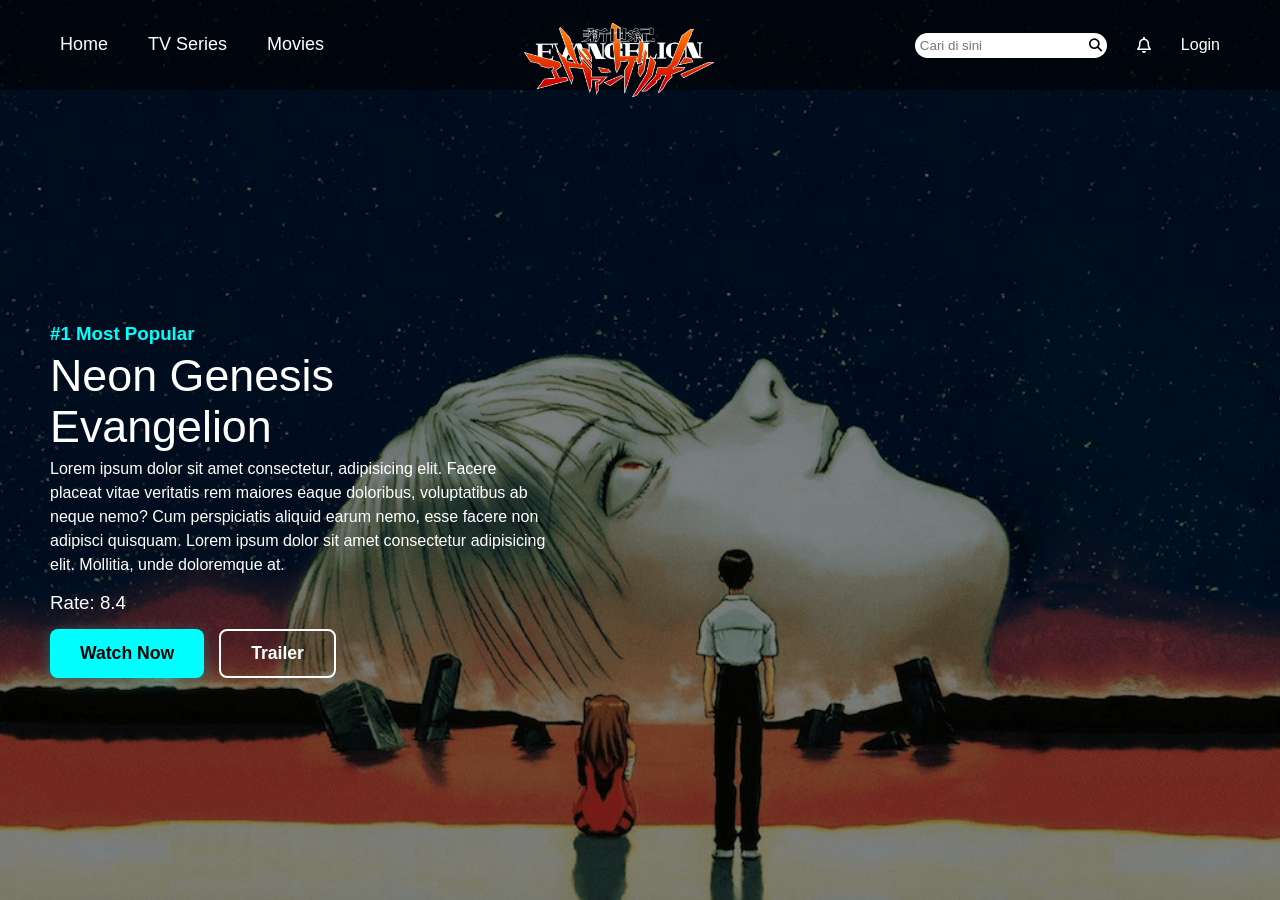
==== index.html @ fa0f6c86 "Initial commit" ====
<!DOCTYPE html>
<html lang="en">
<head>
    <meta charset="UTF-8">
    <meta name="viewport" content="width=device-width, initial-scale=1.0">
    <title>Evangelion</title>
    <link rel="stylesheet" href="style.css">
    <link rel="stylesheet" href="https://cdnjs.cloudflare.com/ajax/libs/font-awesome/6.4.0/css/all.min.css">
</head>
<body>
    <header class="container-navbar">
        <div class="left-navbar">
            <a href="#" class="a-navbar">Home</a></li>
            <a href="episode.html" class="a-navbar">TV Series</a></li>
            <a href="movie.html" class="a-navbar">Movies</a></li>
        </div>
        <img src="evangelion-logo.png" class="img-navbar">
        <div class="right-navbar">
            <form class="form-navbar">
                <input type="search" placeholder="Cari di sini" class="input-navbar">
                <button type="submit" class="button-navbar"><i class="fa-solid fa-magnifying-glass"></i></button>
            </form>
            <i class="fa-regular fa-bell"></i>
            <a href="#" class="login-navbar">Login</a>
        </div>
    </header>
    <main class="container-content">
        <img src="the-end-of-evangelion.jpg" class="img-content">
        <div class="teks-content">
            <h3 class="h3-content">#1 Most Popular</h3>
            <h1 class="h1-content">Neon Genesis Evangelion</h1>
            <p class="p-content">Lorem ipsum dolor sit amet consectetur, adipisicing elit. Facere placeat vitae veritatis rem maiores eaque doloribus, voluptatibus ab neque nemo? Cum perspiciatis aliquid earum nemo, esse facere non adipisci quisquam.
                Lorem ipsum dolor sit amet consectetur adipisicing elit. Mollitia, unde doloremque at.
            </p>
            <h3 class="rate-content">Rate: 8.4</h3>
            <div class="container-btn">
            <button class="btn button1">Watch Now</button>
            <a href="https://youtu.be/13nSISwxrY4?si=k50iz0250vUXE9Rt">
            <button class="btn button2">Trailer</button>
            </a>
            </div>
        </div>
    </main>
</body>
</html>
---- style.css ----
*,
html {
    padding: 0;
    margin: 0;
    box-sizing: border-box;
}

body {
    font-family: 'Segoe UI', Tahoma, Geneva, Verdana, sans-serif;
    font-weight: 300;
    overflow-x: hidden;
}

.container-navbar {
    display: flex;
    justify-content: space-between;
    align-items: center;
    background-color: rgba(0, 0, 0, 0.566);
    height: 10vh;
    padding: 0 60px;
    position: fixed;
    width: 100%;
    z-index: 1;
}

.left-navbar {
    display: flex;
    align-items: center;
    gap: 40px;
    font-size: 18px;
}

.a-navbar {
    text-decoration: none;
    color: white;
    position: relative;
    padding-bottom: 2px;
}

.a-navbar::after {
    content: '';
    position: absolute;
    left: 50%;
    bottom: 0;
    width: 0;
    height: 1.8px;
    background-color: red;
    transition: 0.3s;
}

.a-navbar:hover::after {
    width: 100%;
    left: 0;
}

.img-navbar {
    width: 210px;
    margin-top: 30px;
    justify-content: center;
}

.right-navbar {
    display: flex;
    justify-content: center;
    align-items: center;
    gap: 30px;
}

.form-navbar {
    background-color: white;
    padding: 5px;
    display: flex;
    border-radius: 15px;
}

.input-navbar {
    border: none;
    background: transparent;
    outline: none;
}

.button-navbar {
    border: none;
    background: transparent;
    cursor: pointer;
}
.fa-bell {
    color: white;
    cursor: pointer;
}

.login-navbar {
    color: white;
    text-decoration: none;
}

.container-content {
    position: relative;
    align-items: center;
    display: flex;
    height: 100vh;
    padding: 0 50px;
}

.img-content {
    width: 100%;
    height: 100%;
    object-fit: cover;
    z-index: -1;
    top: 0;
    left: 0;
    position: absolute;
    filter: brightness(0.5);
}

.teks-content {
    width: 500px;
    color: white;
    position: absolute;
    margin-top: 100px;
}

.h3-content {
    color: aqua;
    margin-bottom: 5px;
}

.rate-content {
    margin: 15px 0;
    font-weight: 500;
}

.p-content {
    line-height: 1.5;
    margin-top: 5px;
}

.h1-content {
    font-family: 'Franklin Gothic Medium', 'Arial Narrow', Arial, sans-serif;
    font-weight: bolder;
    font-size: 2.8rem;
}

.container-btn {
    display: flex;
    gap: 15px;
}

.btn {
    padding: 12px 30px;
    font-size: 1.1rem;
    font-weight: bold;
    border-radius: 8px;
    cursor: pointer;
    border: none;
    transition: all 0.3s ease;
}

.button1 {
    background-color: aqua;
    color: black;
    box-shadow: 0 4px 15px rgba(0, 255, 255, 0.3);
}

.button1:hover {
    background-color: #00cccc;
    transform: translateY(-3px);
}

.button2 {
    background-color: transparent;
    border: 2px solid white;
    color: white;
}

.button2:hover {
    background-color: white;
    color: black;
}
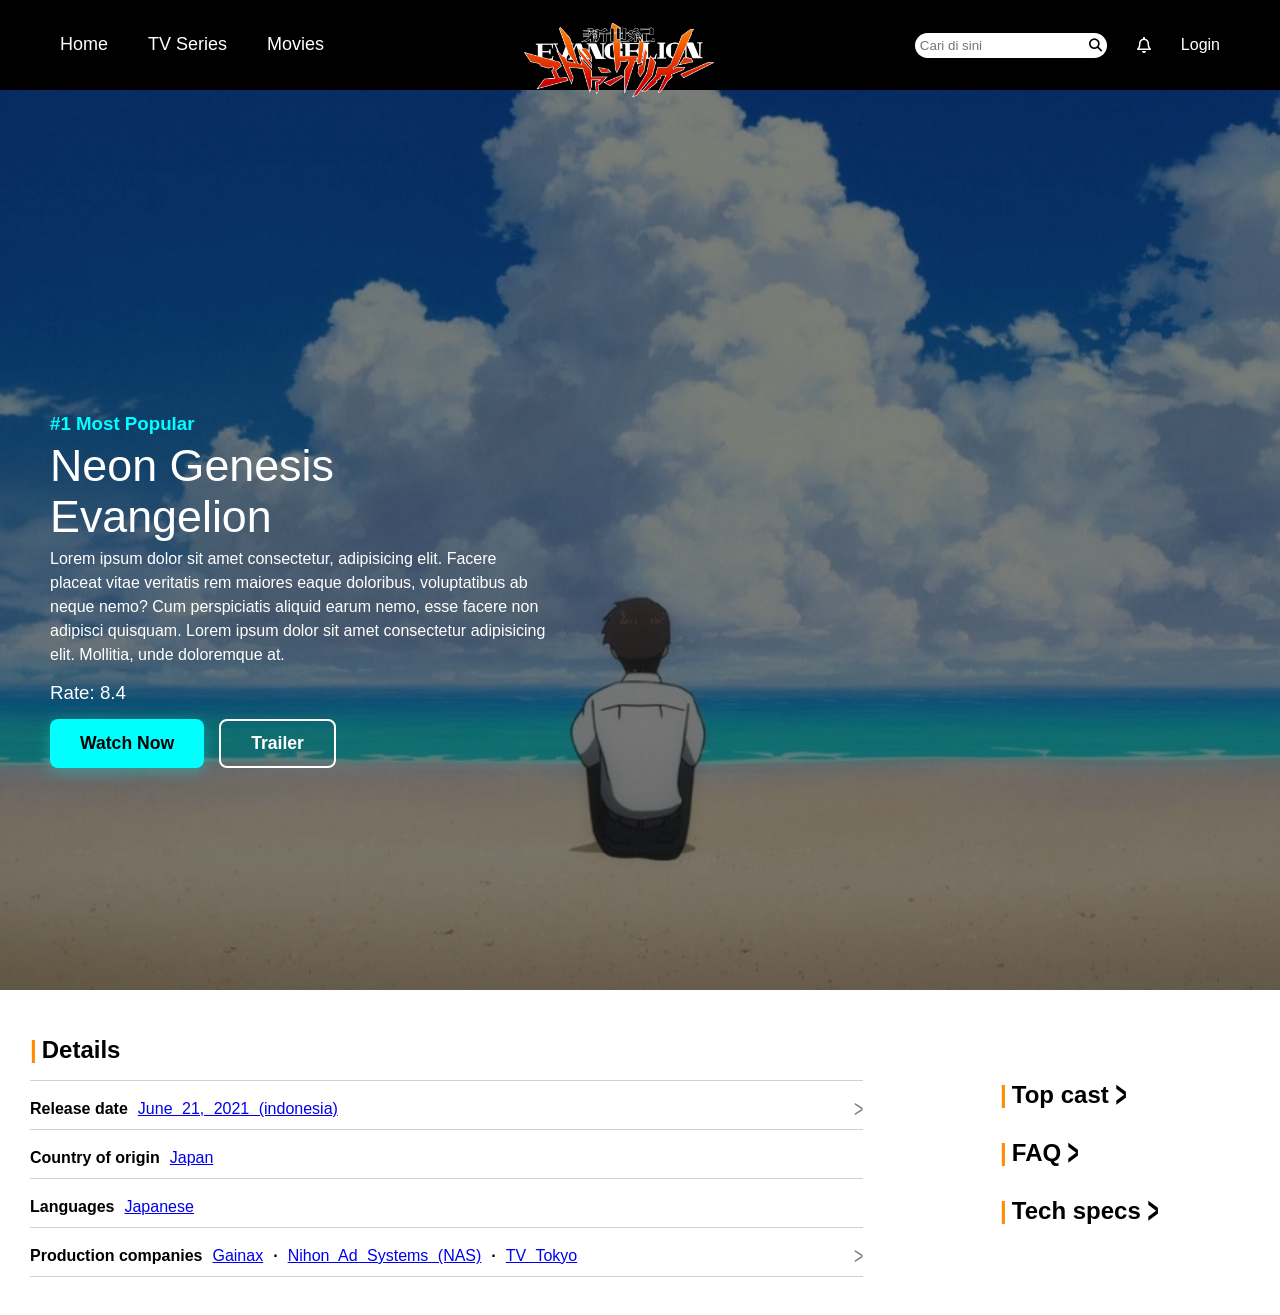
==== commit da490ac4: "update home, fix episode" ====
--- a/index.html
+++ b/index.html
@@ -4,7 +4,10 @@
     <meta charset="UTF-8">
     <meta name="viewport" content="width=device-width, initial-scale=1.0">
     <title>Evangelion</title>
-    <link rel="stylesheet" href="style.css">
+    <link rel="stylesheet" href="index.css">
+    <link rel="stylesheet" href="https://cdnjs.cloudflare.com/ajax/libs/font-awesome/6.4.0/css/all.min.css">
+    <link rel="preconnect" href="https://fonts.gstatic.com" crossorigin>
+    <link href="https://fonts.googleapis.com/css2?family=Inter:ital,opsz,wght@0,14..32,100..900;1,14..32,100..900&display=swap" rel="stylesheet">
     <link rel="stylesheet" href="https://cdnjs.cloudflare.com/ajax/libs/font-awesome/6.4.0/css/all.min.css">
 </head>
 <body>
@@ -25,7 +28,7 @@
         </div>
     </header>
     <main class="container-content">
-        <img src="the-end-of-evangelion.jpg" class="img-content">
+        <img src="beachscene.jpg" class="img-content">
         <div class="teks-content">
             <h3 class="h3-content">#1 Most Popular</h3>
             <h1 class="h1-content">Neon Genesis Evangelion</h1>
@@ -34,12 +37,32 @@
             </p>
             <h3 class="rate-content">Rate: 8.4</h3>
             <div class="container-btn">
-            <button class="btn button1">Watch Now</button>
-            <a href="https://youtu.be/13nSISwxrY4?si=k50iz0250vUXE9Rt">
-            <button class="btn button2">Trailer</button>
-            </a>
+                <button class="btn button1">Watch Now</button>
+                <a href="https://youtu.be/13nSISwxrY4?si=k50iz0250vUXE9Rt">
+                <button class="btn button2">Trailer</button>
+                </a>
             </div>
         </div>
     </main>
+
+    <footer class="footer">
+        <div class="container-detail">
+            <ul class="ul-detail">
+                <li class="li-judul"><span class="verbar-detail">&verbar;</span>Details</li>
+                <li class="li-detail">Release date <a href="#" class="a-detail">June 21, 2021 (indonesia)</a><span class="over-detail"><a href="#" class="over-detail">></a></span></li>
+                <li class="li-detail">Country of origin <a href="#" class="a-detail">Japan</a></li>
+                <li class="li-detail">Languages <a href="#" class="a-detail">Japanese</a></li>
+                <li class="li-detail">Production companies <a href="#" class="a-detail">Gainax</a> &middot; 
+                    <a href="#" class="a-detail">Nihon Ad Systems (NAS)</a> &middot; 
+                    <a href="#" class="a-detail">TV Tokyo</a><span class="over-detail"><a href="#" class="over-detail">></a></li>
+            </ul>
+        </div>
+        <div class="container-more">
+            <span class="span-more"><a href="#" class="a-more"><span class="verbar-detail">&verbar;</span>Top cast<span class="over-more">></span></a></span>
+            <span class="span-more"><a href="#" class="a-more"><span class="verbar-detail">&verbar;</span>FAQ<span class="over-more">></span></a></span>
+            <span class="span-more"><a href="#" class="a-more"><span class="verbar-detail">&verbar;</span>Tech specs<span class="over-more">></span></a></span>
+        </div>
+    </footer>
+    
 </body>
 </html>
--- a/index.css
+++ b/index.css
@@ -0,0 +1,269 @@
+*,
+html {
+    padding: 0;
+    margin: 0;
+    box-sizing: border-box;
+}
+
+body {
+    font-family: 'Segoe UI', Tahoma, Geneva, Verdana, sans-serif;
+    font-weight: 300;
+    overflow-x: hidden;
+}
+
+.container-navbar {
+    display: flex;
+    justify-content: space-between;
+    align-items: center;
+    background-color: rgb(0, 0, 0);
+    height: 10vh;
+    padding: 0 60px;
+    position: sticky;
+    width: 100%;
+    z-index: 1;
+}
+
+.left-navbar {
+    display: flex;
+    align-items: center;
+    gap: 40px;
+    font-size: 18px;
+}
+
+.a-navbar {
+    text-decoration: none;
+    color: white;
+    position: relative;
+    padding-bottom: 2px;
+}
+
+.a-navbar::after {
+    content: '';
+    position: absolute;
+    left: 50%;
+    bottom: 0;
+    width: 0;
+    height: 1.8px;
+    background-color: red;
+    transition: 0.3s;
+}
+
+.a-navbar:hover::after {
+    width: 100%;
+    left: 0;
+}
+
+.img-navbar {
+    width: 210px;
+    margin-top: 30px;
+    justify-content: center;
+}
+
+.right-navbar {
+    display: flex;
+    justify-content: center;
+    align-items: center;
+    gap: 30px;
+}
+
+.form-navbar {
+    background-color: white;
+    padding: 5px;
+    display: flex;
+    border-radius: 15px;
+}
+
+.input-navbar {
+    border: none;
+    background: transparent;
+    outline: none;
+}
+
+.button-navbar {
+    border: none;
+    background: transparent;
+    cursor: pointer;
+}
+.fa-bell {
+    color: white;
+    cursor: pointer;
+}
+
+.login-navbar {
+    color: white;
+    text-decoration: none;
+}
+
+.container-content {
+    position: relative;
+    align-items: center;
+    display: flex;
+    height: 100vh;
+    padding: 0 50px;
+}
+
+.img-content {
+    width: 100%;
+    height: 100%;
+    object-fit: cover;
+    z-index: -1;
+    top: 0;
+    left: 0;
+    position: absolute;
+    filter: brightness(0.5);
+}
+
+.teks-content {
+    width: 500px;
+    color: white;
+    position: absolute;
+    margin-top: 100px;
+}
+
+.h3-content {
+    color: aqua;
+    margin-bottom: 5px;
+}
+
+.rate-content {
+    margin: 15px 0;
+    font-weight: 500;
+}
+
+.p-content {
+    line-height: 1.5;
+    margin-top: 5px;
+}
+
+.h1-content {
+    font-family: 'Franklin Gothic Medium', 'Arial Narrow', Arial, sans-serif;
+    font-weight: bolder;
+    font-size: 2.8rem;
+}
+
+.container-btn {
+    display: flex;
+    gap: 15px;
+}
+
+.btn {
+    padding: 12px 30px;
+    font-size: 1.1rem;
+    font-weight: bold;
+    border-radius: 8px;
+    cursor: pointer;
+    border: none;
+    transition: all 0.3s ease;
+}
+
+.button1 {
+    background-color: aqua;
+    color: black;
+    box-shadow: 0 4px 15px rgba(0, 255, 255, 0.3);
+}
+
+.button1:hover {
+    background-color: #00cccc;
+    transform: translateY(-3px);
+}
+
+.button2 {
+    background-color: transparent;
+    border: 2px solid white;
+    color: white;
+}
+
+.button2:hover {
+    background-color: white;
+    color: black;
+}
+
+.footer {
+    margin: 30px;
+    display: flex;
+    gap: 30px;
+}
+
+.container-detail {
+    width: 70%;
+}
+
+.ul-detail {
+    list-style-type: none;
+    font-family: 'inter', sans-serif;
+    line-height: 2.5;
+}
+
+.li-judul {
+    font-size: 1.5rem;
+    font-weight: bold;
+    border-bottom: 1px solid rgb(208, 208, 208);
+    margin-bottom: 8px;
+}
+
+.verbar-detail {
+    color: darkorange;
+    margin-right: 5px;
+    font-weight: bold;
+}
+
+.li-detail {
+    font-size: 1rem;
+    font-weight: bold;
+    border-bottom: 1px solid rgb(208, 208, 208);
+    margin-bottom: 8px;
+    display: flex;
+}
+
+.a-detail {
+    font-weight: normal;
+    word-spacing: 5px;
+    margin: 0 10px;
+}
+
+.a-detail:hover {
+    color: rgb(0, 0, 136);
+    transition: 0.3s
+}
+
+.over-detail {
+    font-weight: 400;
+    text-decoration: none;
+    color: gray;
+    margin-left: auto;
+    transform: scale(1, 1.5);
+}
+
+.container-more {
+    width: 30%;
+    display: flex;
+    flex-direction: column;
+    gap: 30px;
+    justify-content: center;
+    align-items: flex-start;
+}
+
+.a-more {
+    text-decoration: none;
+    color: black;
+}
+
+.over-more {
+    font-weight: 600;
+    color: black;    
+    margin-left: 5px;
+    transform: scale(0.8, 1.5);
+    display: inline-block;
+}
+
+.span-more:hover .over-more {
+    color: darkorange;
+    transition: 0.3s;
+    cursor: pointer;
+}
+
+.span-more {
+    font-size: 1.5rem;
+    margin-left: 30%;
+    font-weight: bold;
+}
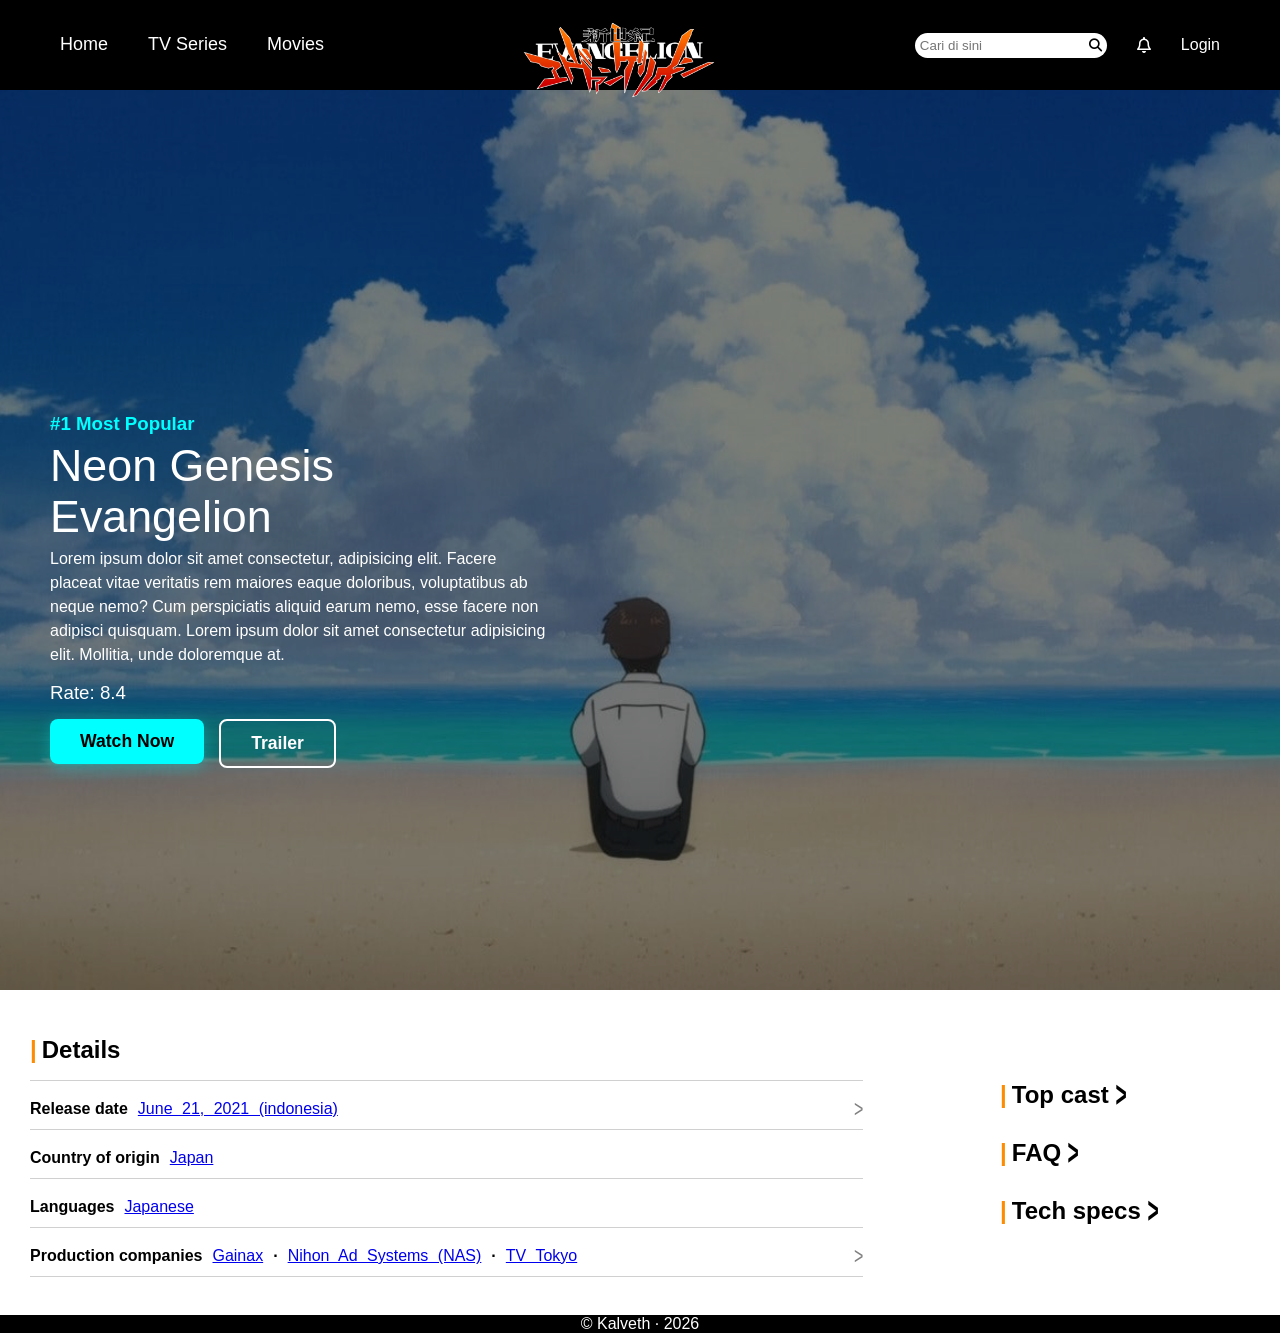
==== commit 12fa2e38: "new index, episode" ====
--- a/index.html
+++ b/index.html
@@ -37,7 +37,9 @@
             </p>
             <h3 class="rate-content">Rate: 8.4</h3>
             <div class="container-btn">
+                <a href="episode.html">
                 <button class="btn button1">Watch Now</button>
+                </a>
                 <a href="https://youtu.be/13nSISwxrY4?si=k50iz0250vUXE9Rt">
                 <button class="btn button2">Trailer</button>
                 </a>
@@ -63,6 +65,8 @@
             <span class="span-more"><a href="#" class="a-more"><span class="verbar-detail">&verbar;</span>Tech specs<span class="over-more">></span></a></span>
         </div>
     </footer>
-    
+    <div class="index-last">
+        <p class="last-p">&copy; Kalveth &middot; 2026</p>
+    </div>
 </body>
 </html>
--- a/index.css
+++ b/index.css
@@ -266,4 +266,12 @@
     font-size: 1.5rem;
     margin-left: 30%;
     font-weight: bold;
+}
+
+.index-last {
+    background-color: black;
+    display: flex;
+    justify-content: center;
+    align-items: center;
+    color: white;
 }
